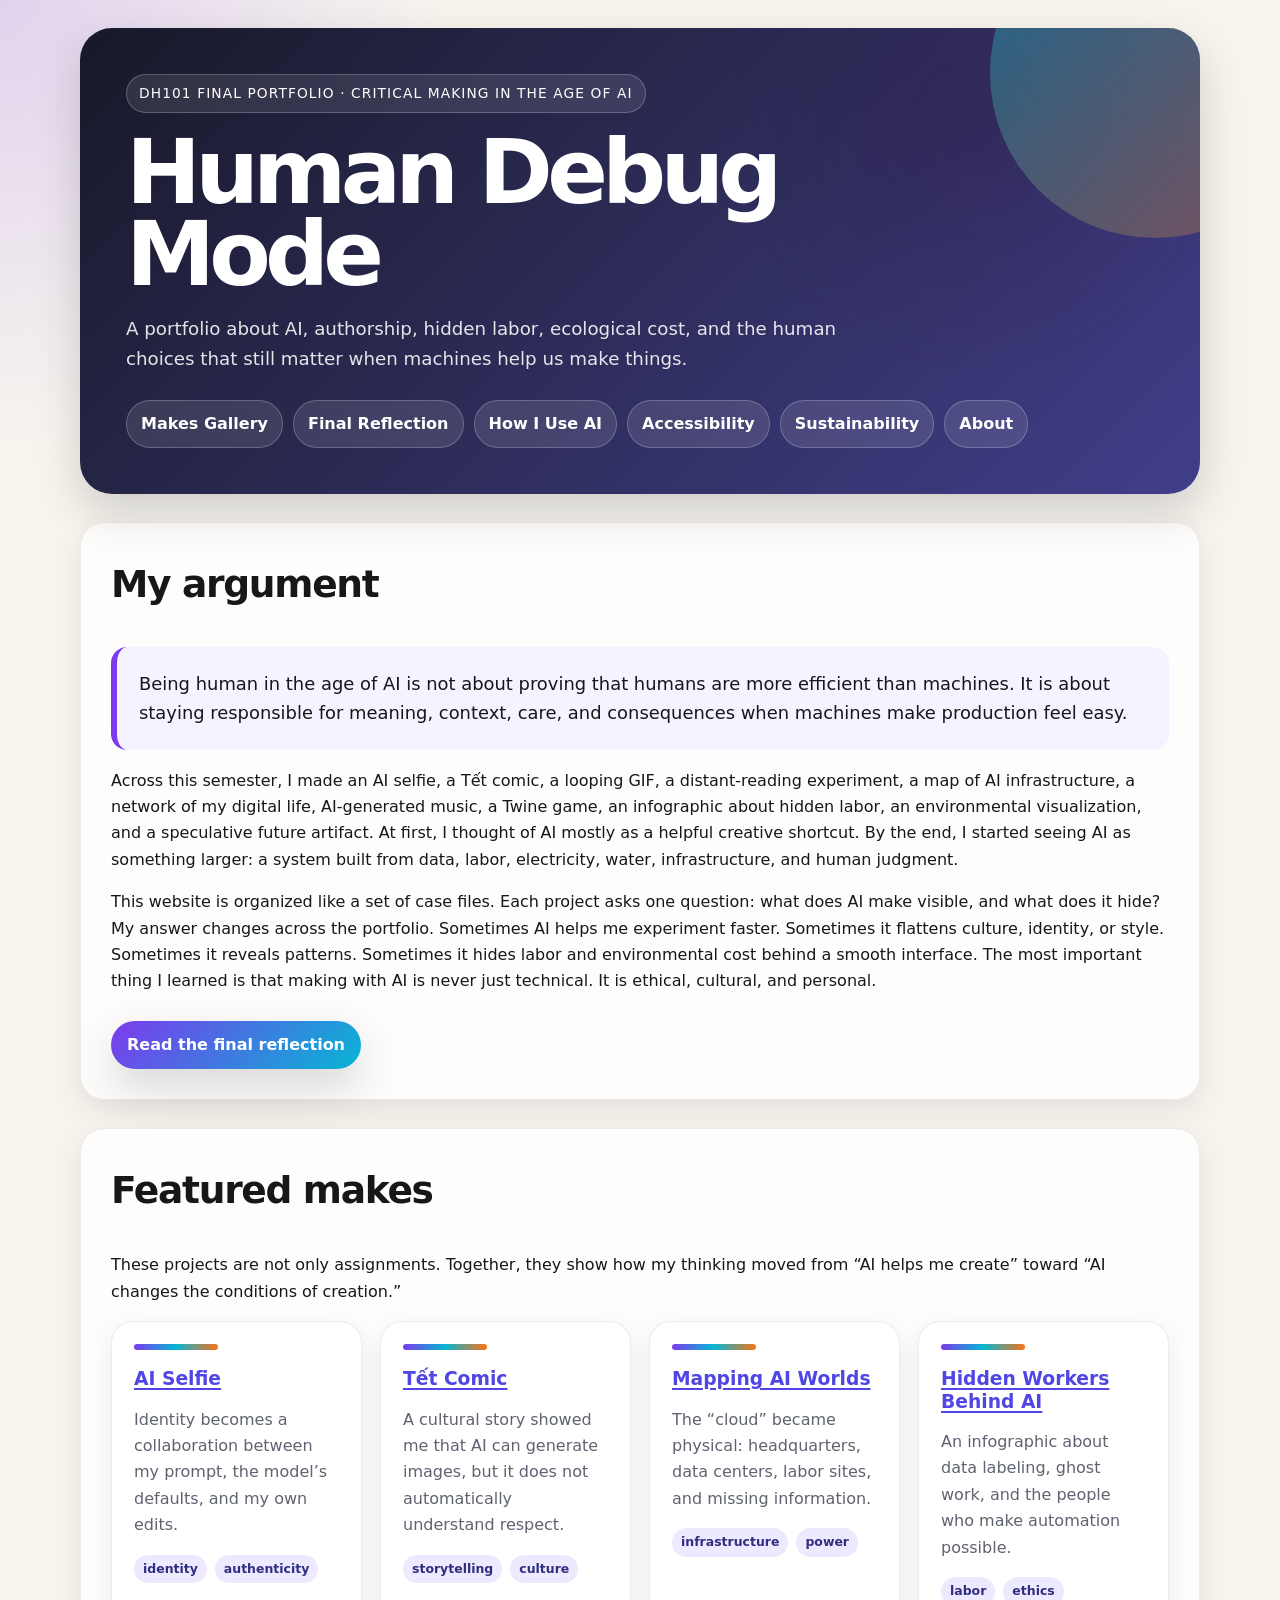
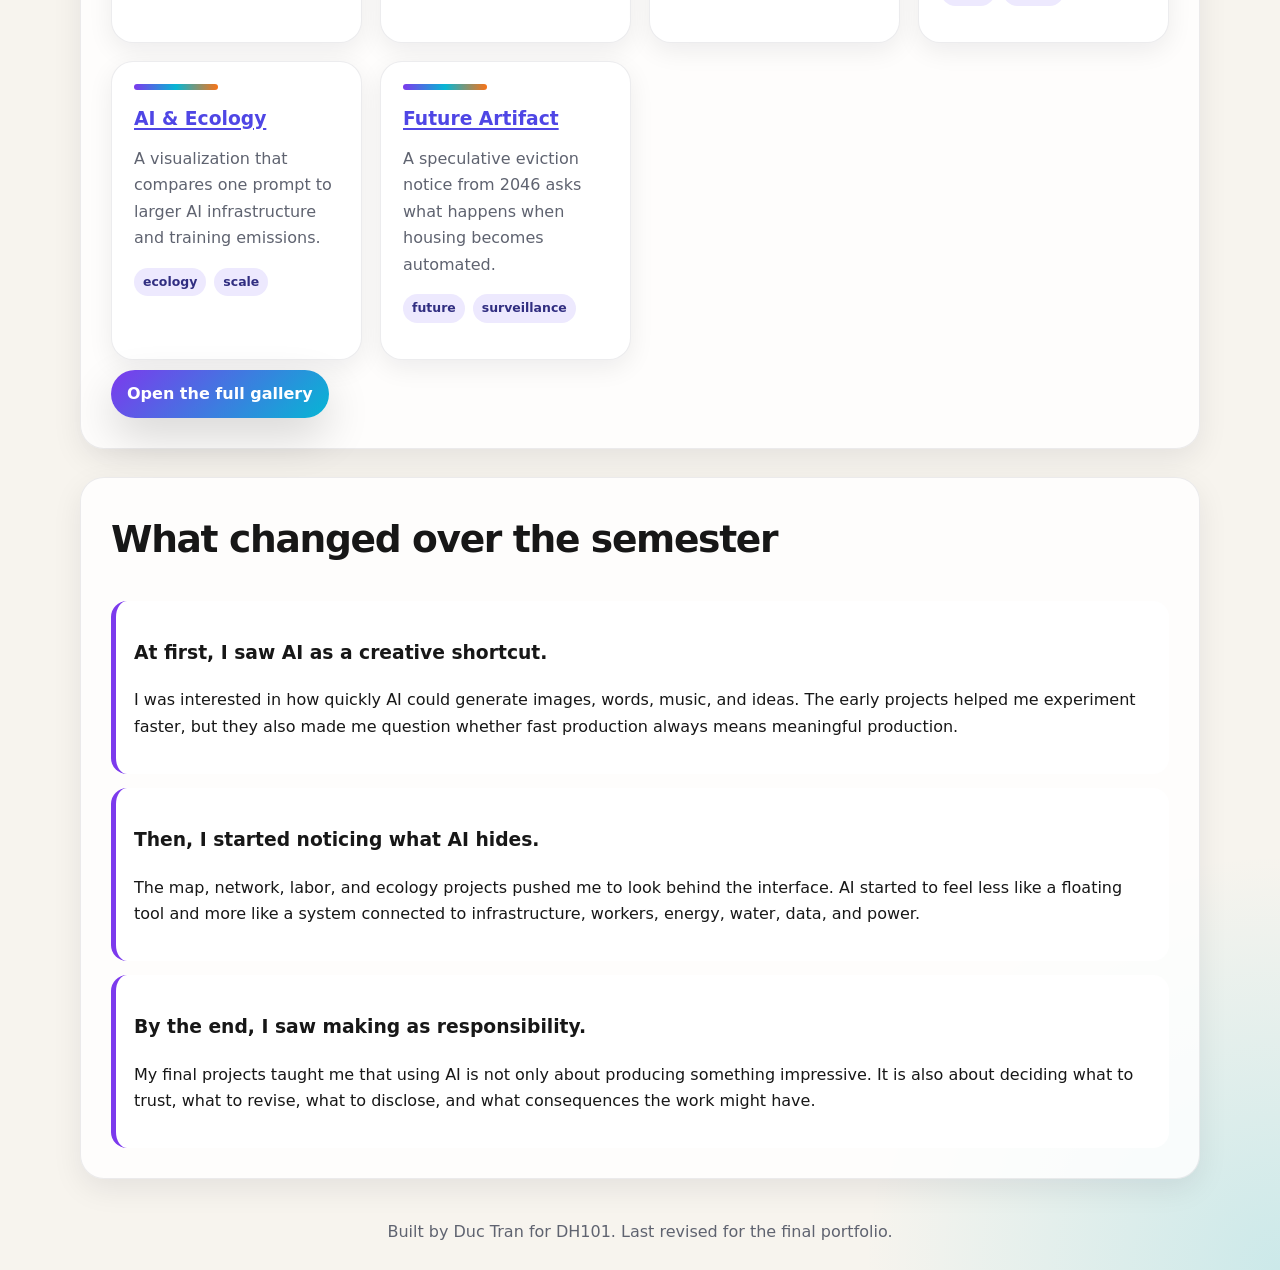
==== index.html @ c1073247 "Create index.html" ====
<!DOCTYPE html>
<html lang="en">
<head>
  <meta charset="UTF-8" />
  <meta name="viewport" content="width=device-width, initial-scale=1.0" />
  <title>Human Debug Mode | DH101 Portfolio</title>

  <style>
    :root {
      --bg: #f7f4ee;
      --dark: #0f1020;
      --card: #ffffff;
      --muted: #5f6370;
      --accent: #7c3aed;
      --accent-2: #06b6d4;
      --accent-3: #f97316;
      --shadow: 0 18px 45px rgba(0,0,0,.16);
      --radius: 24px;
    }

    * {
      box-sizing: border-box;
    }

    body {
      margin: 0;
      font-family: Inter, system-ui, -apple-system, BlinkMacSystemFont, "Segoe UI", sans-serif;
      line-height: 1.65;
      color: #171717;
      background:
        radial-gradient(circle at top left, rgba(124, 58, 237, .18), transparent 28rem),
        radial-gradient(circle at bottom right, rgba(6, 182, 212, .18), transparent 26rem),
        var(--bg);
    }

    a {
      color: #4f46e5;
      font-weight: 700;
      text-decoration-thickness: 2px;
      text-underline-offset: 3px;
    }

    .site-shell {
      width: min(1120px, calc(100% - 32px));
      margin: 0 auto;
    }

    .hero {
      margin: 28px auto 24px;
      padding: 46px;
      color: white;
      border-radius: 32px;
      background:
        linear-gradient(135deg, rgba(15,16,32,.96), rgba(49,46,129,.92)),
        radial-gradient(circle at 80% 20%, rgba(249,115,22,.8), transparent 16rem);
      box-shadow: var(--shadow);
      overflow: hidden;
      position: relative;
    }

    .hero::after {
      content: "";
      position: absolute;
      right: -120px;
      top: -120px;
      width: 330px;
      height: 330px;
      border-radius: 999px;
      background: linear-gradient(135deg, rgba(6,182,212,.45), rgba(249,115,22,.35));
    }

    .hero > * {
      position: relative;
      z-index: 1;
    }

    .eyebrow {
      display: inline-block;
      margin-bottom: 18px;
      padding: 7px 12px;
      border: 1px solid rgba(255,255,255,.22);
      border-radius: 999px;
      background: rgba(255,255,255,.1);
      font-size: .86rem;
      letter-spacing: .08em;
      text-transform: uppercase;
    }

    .hero h1 {
      max-width: 850px;
      margin: 0;
      font-size: clamp(2.4rem, 7vw, 5.7rem);
      line-height: .92;
      letter-spacing: -.065em;
    }

    .hero p {
      max-width: 760px;
      font-size: 1.14rem;
      color: rgba(255,255,255,.88);
    }

    .nav-pills {
      display: flex;
      gap: 10px;
      flex-wrap: wrap;
      margin-top: 26px;
    }

    .nav-pills a {
      color: white;
      text-decoration: none;
      border: 1px solid rgba(255,255,255,.22);
      border-radius: 999px;
      padding: 10px 14px;
      background: rgba(255,255,255,.11);
    }

    .nav-pills a:hover,
    .button:hover {
      transform: translateY(-2px);
      background: rgba(255,255,255,.2);
    }

    .section {
      margin: 28px 0;
      padding: 30px;
      background: rgba(255,255,255,.82);
      border: 1px solid rgba(17,24,39,.08);
      border-radius: var(--radius);
      box-shadow: 0 10px 30px rgba(15,16,32,.08);
    }

    .section h2 {
      margin-top: 0;
      font-size: clamp(1.55rem, 3vw, 2.35rem);
      letter-spacing: -.035em;
    }

    .big-quote {
      padding: 22px;
      border-left: 6px solid var(--accent);
      background: #f5f3ff;
      border-radius: 16px;
      font-size: 1.12rem;
    }

    .button {
      display: inline-block;
      margin-top: 10px;
      padding: 11px 16px;
      color: white;
      background: linear-gradient(135deg, var(--accent), var(--accent-2));
      border-radius: 999px;
      text-decoration: none;
      box-shadow: var(--shadow);
    }

    .make-grid {
      display: grid;
      gap: 18px;
      grid-template-columns: repeat(auto-fit, minmax(230px, 1fr));
    }

    .make-card {
      min-height: 220px;
      padding: 22px;
      border: 1px solid rgba(17,24,39,.08);
      border-radius: 22px;
      background: white;
      box-shadow: 0 8px 26px rgba(15,16,32,.07);
    }

    .make-card::before {
      content: "";
      display: block;
      height: 6px;
      width: 84px;
      margin-bottom: 18px;
      border-radius: 999px;
      background: linear-gradient(90deg, var(--accent), var(--accent-2), var(--accent-3));
    }

    .make-card h3 {
      margin: 0 0 8px;
      line-height: 1.2;
    }

    .make-card p {
      color: var(--muted);
    }

    .tag-row {
      display: flex;
      gap: 8px;
      flex-wrap: wrap;
      margin: 14px 0;
    }

    .tag {
      display: inline-block;
      padding: 4px 9px;
      border-radius: 999px;
      font-size: .78rem;
      font-weight: 700;
      color: #312e81;
      background: #ede9fe;
    }

    .timeline {
      display: grid;
      gap: 14px;
    }

    .timeline-item {
      padding: 18px;
      border-left: 5px solid var(--accent);
      border-radius: 16px;
      background: #fff;
    }

    .footer-note {
      margin: 40px 0 24px;
      color: var(--muted);
      text-align: center;
    }

    @media (max-width: 680px) {
      .hero,
      .section {
        padding: 24px;
      }

      .hero h1 {
        font-size: 3rem;
      }
    }
  </style>
</head>

<body>
  <div class="site-shell">

    <header class="hero">
      <span class="eyebrow">DH101 Final Portfolio · Critical Making in the Age of AI</span>
      <h1>Human Debug Mode</h1>
      <p>
        A portfolio about AI, authorship, hidden labor, ecological cost, and the human choices that still matter when machines help us make things.
      </p>

      <nav class="nav-pills" aria-label="Main navigation">
        <a href="makes/">Makes Gallery</a>
        <a href="pages/final-reflection">Final Reflection</a>
        <a href="pages/how-i-use-ai">How I Use AI</a>
        <a href="pages/accessibility">Accessibility</a>
        <a href="pages/sustainability">Sustainability</a>
        <a href="pages/about">About</a>
      </nav>
    </header>

    <section class="section">
      <h2>My argument</h2>

      <p class="big-quote">
        Being human in the age of AI is not about proving that humans are more efficient than machines. It is about staying responsible for meaning, context, care, and consequences when machines make production feel easy.
      </p>

      <p>
        Across this semester, I made an AI selfie, a Tết comic, a looping GIF, a distant-reading experiment, a map of AI infrastructure, a network of my digital life, AI-generated music, a Twine game, an infographic about hidden labor, an environmental visualization, and a speculative future artifact. At first, I thought of AI mostly as a helpful creative shortcut. By the end, I started seeing AI as something larger: a system built from data, labor, electricity, water, infrastructure, and human judgment.
      </p>

      <p>
        This website is organized like a set of case files. Each project asks one question: what does AI make visible, and what does it hide? My answer changes across the portfolio. Sometimes AI helps me experiment faster. Sometimes it flattens culture, identity, or style. Sometimes it reveals patterns. Sometimes it hides labor and environmental cost behind a smooth interface. The most important thing I learned is that making with AI is never just technical. It is ethical, cultural, and personal.
      </p>

      <a class="button" href="pages/final-reflection">Read the final reflection</a>
    </section>

    <section class="section">
      <h2>Featured makes</h2>
      <p>
        These projects are not only assignments. Together, they show how my thinking moved from “AI helps me create” toward “AI changes the conditions of creation.”
      </p>

      <div class="make-grid">
        <article class="make-card">
          <h3><a href="makes/week03">AI Selfie</a></h3>
          <p>Identity becomes a collaboration between my prompt, the model’s defaults, and my own edits.</p>
          <div class="tag-row">
            <span class="tag">identity</span>
            <span class="tag">authenticity</span>
          </div>
        </article>

        <article class="make-card">
          <h3><a href="makes/week04">Tết Comic</a></h3>
          <p>A cultural story showed me that AI can generate images, but it does not automatically understand respect.</p>
          <div class="tag-row">
            <span class="tag">storytelling</span>
            <span class="tag">culture</span>
          </div>
        </article>

        <article class="make-card">
          <h3><a href="makes/week07">Mapping AI Worlds</a></h3>
          <p>The “cloud” became physical: headquarters, data centers, labor sites, and missing information.</p>
          <div class="tag-row">
            <span class="tag">infrastructure</span>
            <span class="tag">power</span>
          </div>
        </article>

        <article class="make-card">
          <h3><a href="makes/week11">Hidden Workers Behind AI</a></h3>
          <p>An infographic about data labeling, ghost work, and the people who make automation possible.</p>
          <div class="tag-row">
            <span class="tag">labor</span>
            <span class="tag">ethics</span>
          </div>
        </article>

        <article class="make-card">
          <h3><a href="makes/week12">AI & Ecology</a></h3>
          <p>A visualization that compares one prompt to larger AI infrastructure and training emissions.</p>
          <div class="tag-row">
            <span class="tag">ecology</span>
            <span class="tag">scale</span>
          </div>
        </article>

        <article class="make-card">
          <h3><a href="makes/week13">Future Artifact</a></h3>
          <p>A speculative eviction notice from 2046 asks what happens when housing becomes automated.</p>
          <div class="tag-row">
            <span class="tag">future</span>
            <span class="tag">surveillance</span>
          </div>
        </article>
      </div>

      <a class="button" href="makes/">Open the full gallery</a>
    </section>

    <section class="section">
      <h2>What changed over the semester</h2>

      <div class="timeline">
        <div class="timeline-item">
          <h3>At first, I saw AI as a creative shortcut.</h3>
          <p>
            I was interested in how quickly AI could generate images, words, music, and ideas. The early projects helped me experiment faster, but they also made me question whether fast production always means meaningful production.
          </p>
        </div>

        <div class="timeline-item">
          <h3>Then, I started noticing what AI hides.</h3>
          <p>
            The map, network, labor, and ecology projects pushed me to look behind the interface. AI started to feel less like a floating tool and more like a system connected to infrastructure, workers, energy, water, data, and power.
          </p>
        </div>

        <div class="timeline-item">
          <h3>By the end, I saw making as responsibility.</h3>
          <p>
            My final projects taught me that using AI is not only about producing something impressive. It is also about deciding what to trust, what to revise, what to disclose, and what consequences the work might have.
          </p>
        </div>
      </div>
    </section>

    <p class="footer-note">
      Built by Duc Tran for DH101. Last revised for the final portfolio.
    </p>

  </div>
</body>
</html>
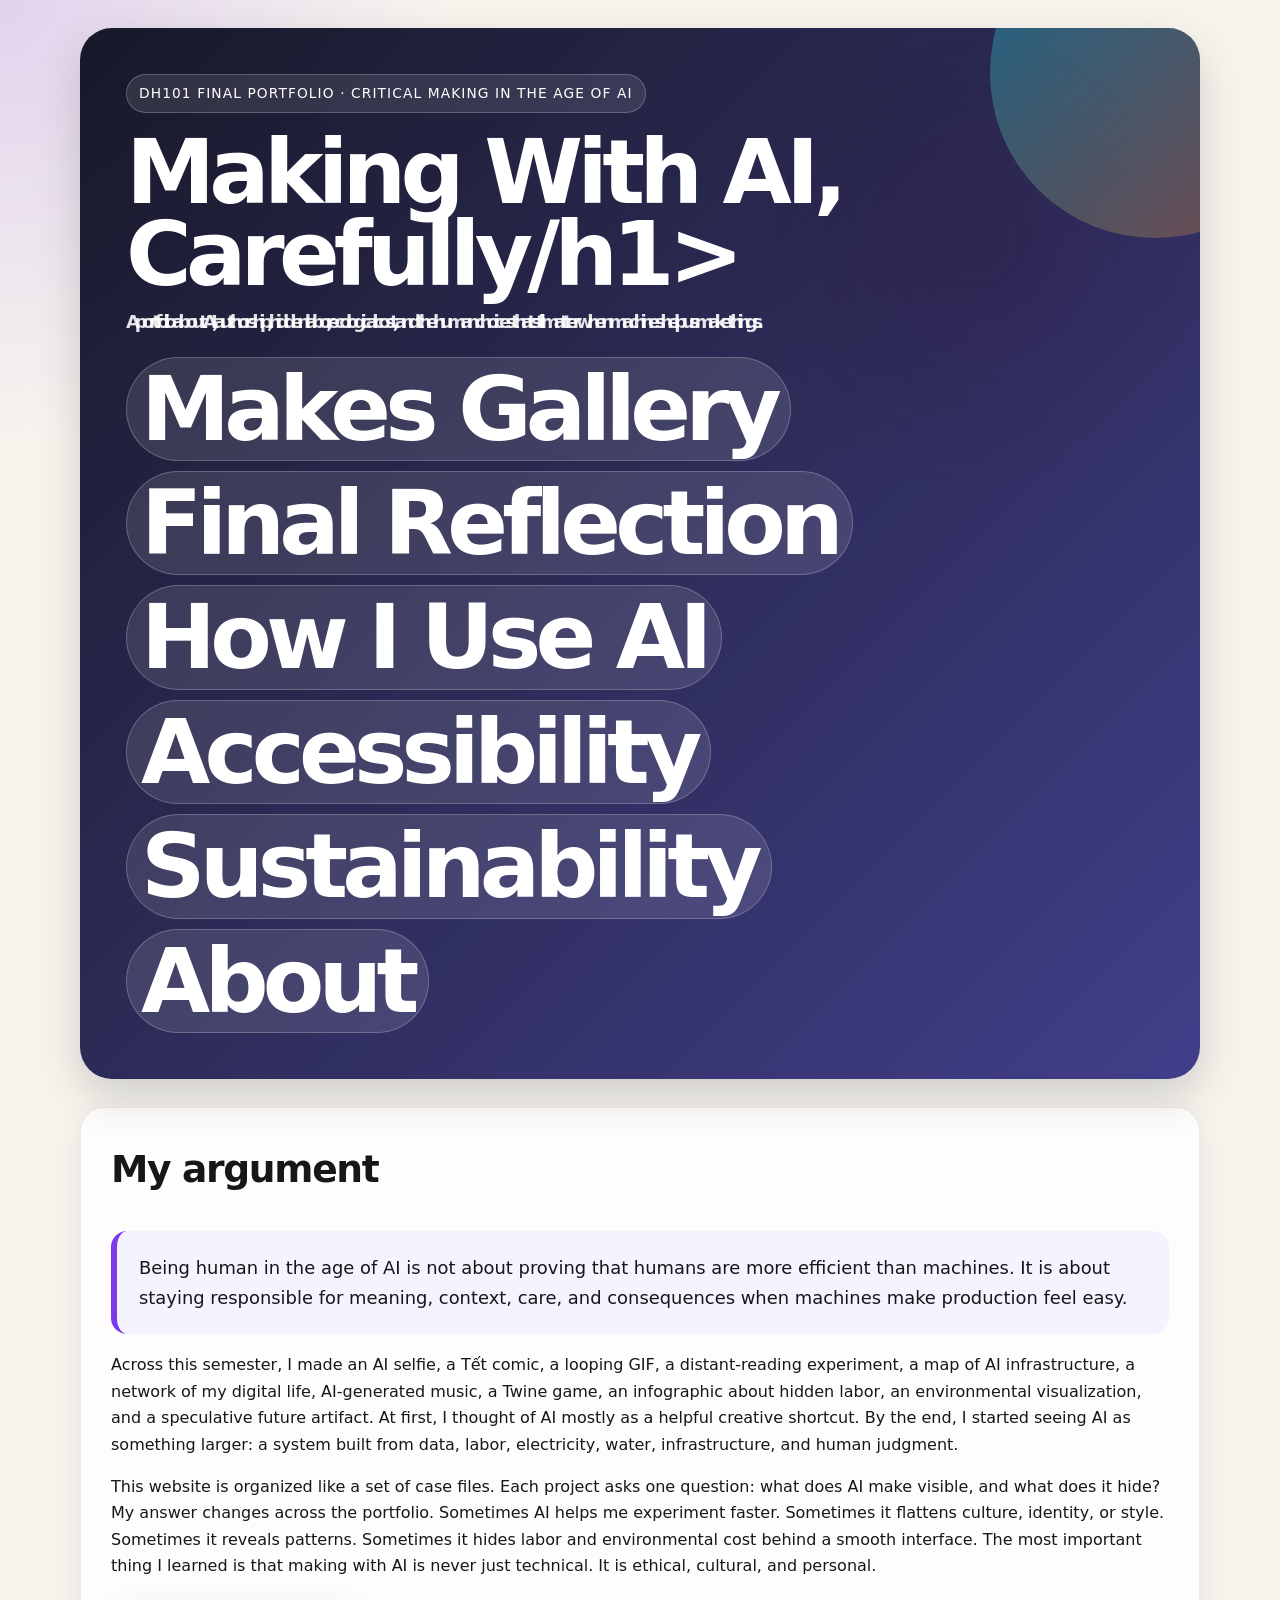
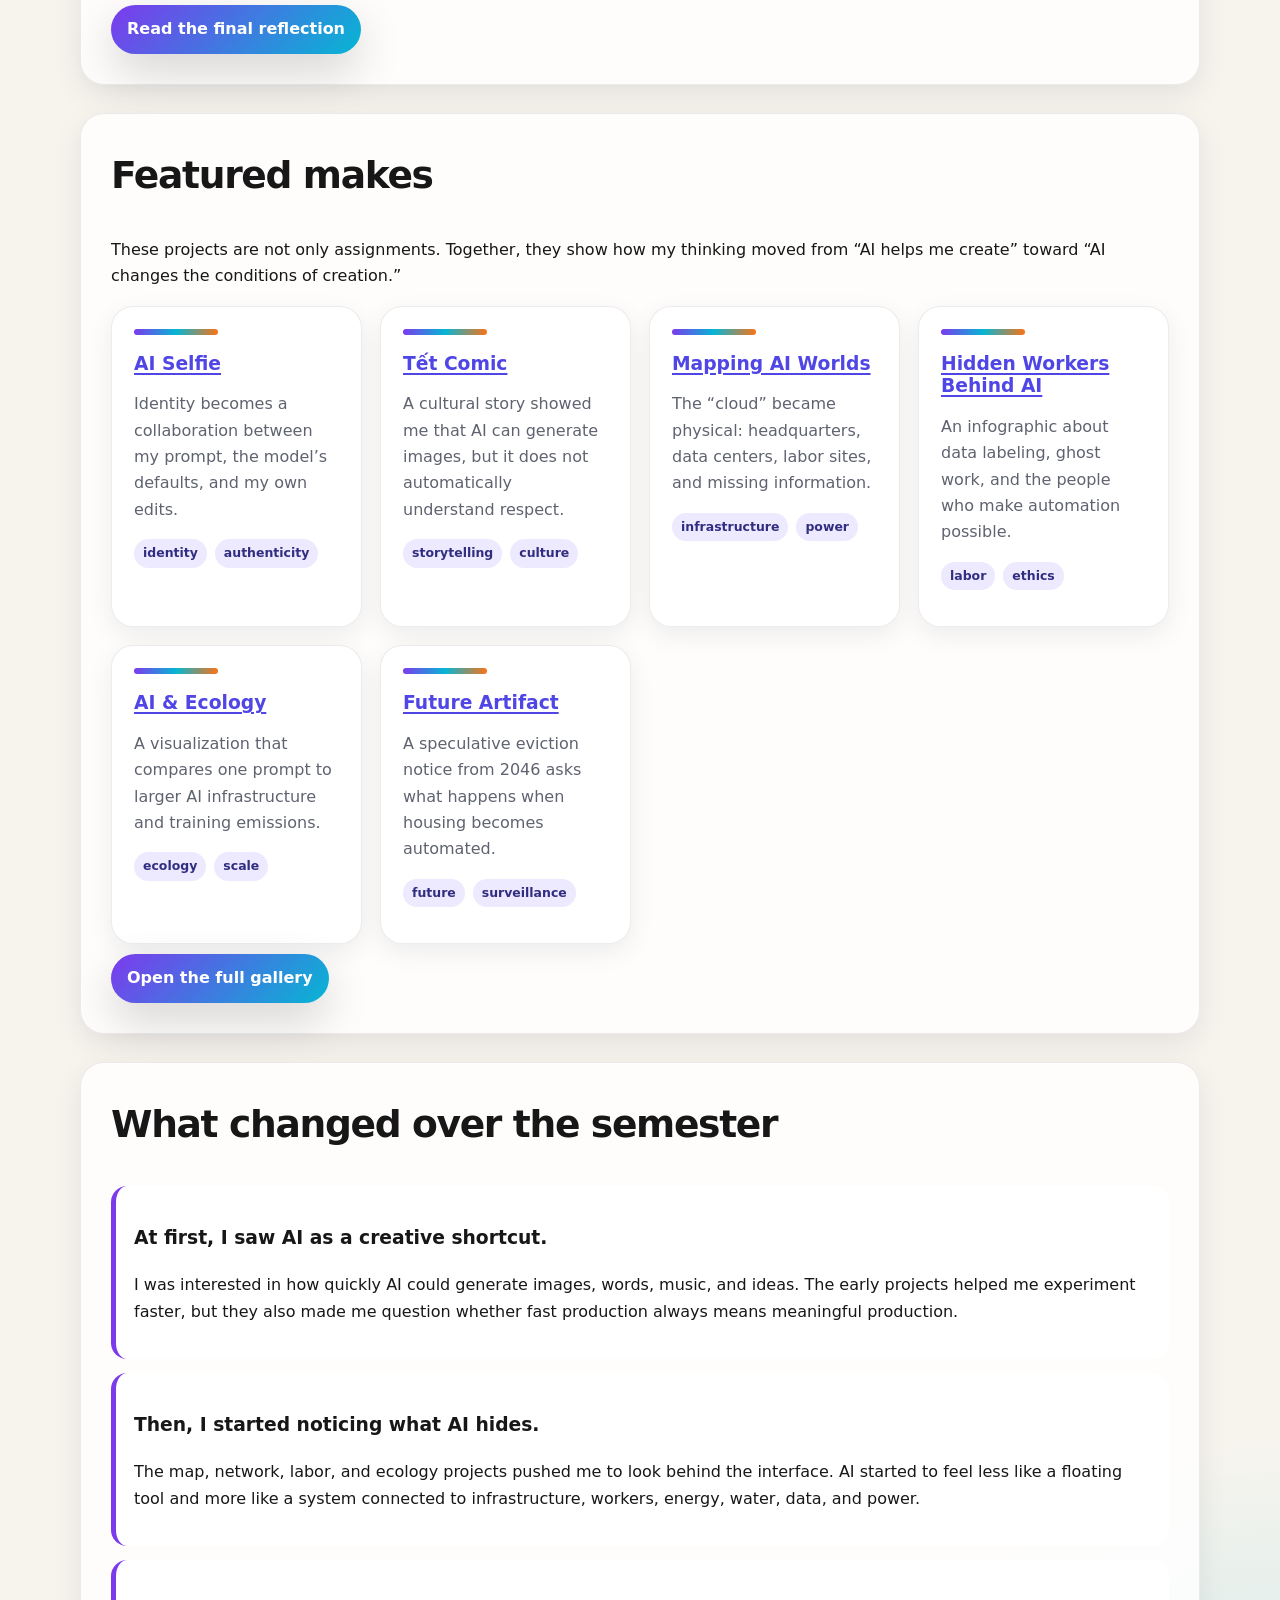
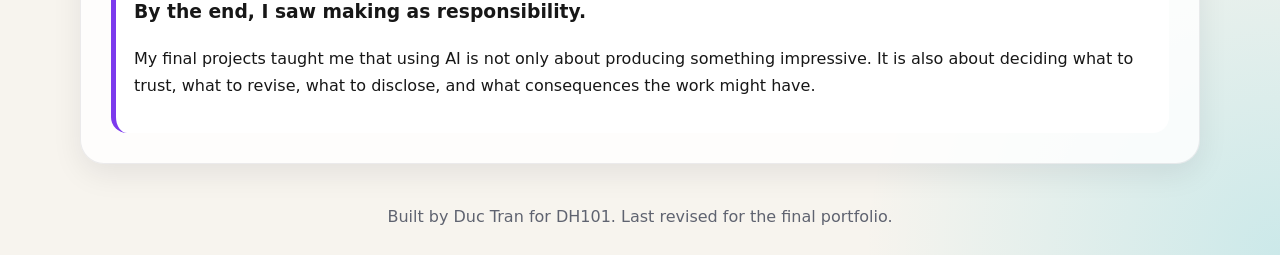
==== commit bc1b5693: "Update index.html" ====
--- a/index.html
+++ b/index.html
@@ -3,7 +3,7 @@
 <head>
   <meta charset="UTF-8" />
   <meta name="viewport" content="width=device-width, initial-scale=1.0" />
-  <title>Human Debug Mode | DH101 Portfolio</title>
+  <title>Making With AI, Carefully | DH101 Portfolio</title>
 
   <style>
     :root {
@@ -243,7 +243,7 @@
 
     <header class="hero">
       <span class="eyebrow">DH101 Final Portfolio · Critical Making in the Age of AI</span>
-      <h1>Human Debug Mode</h1>
+      <h1>Making With AI, Carefully/h1>
       <p>
         A portfolio about AI, authorship, hidden labor, ecological cost, and the human choices that still matter when machines help us make things.
       </p>
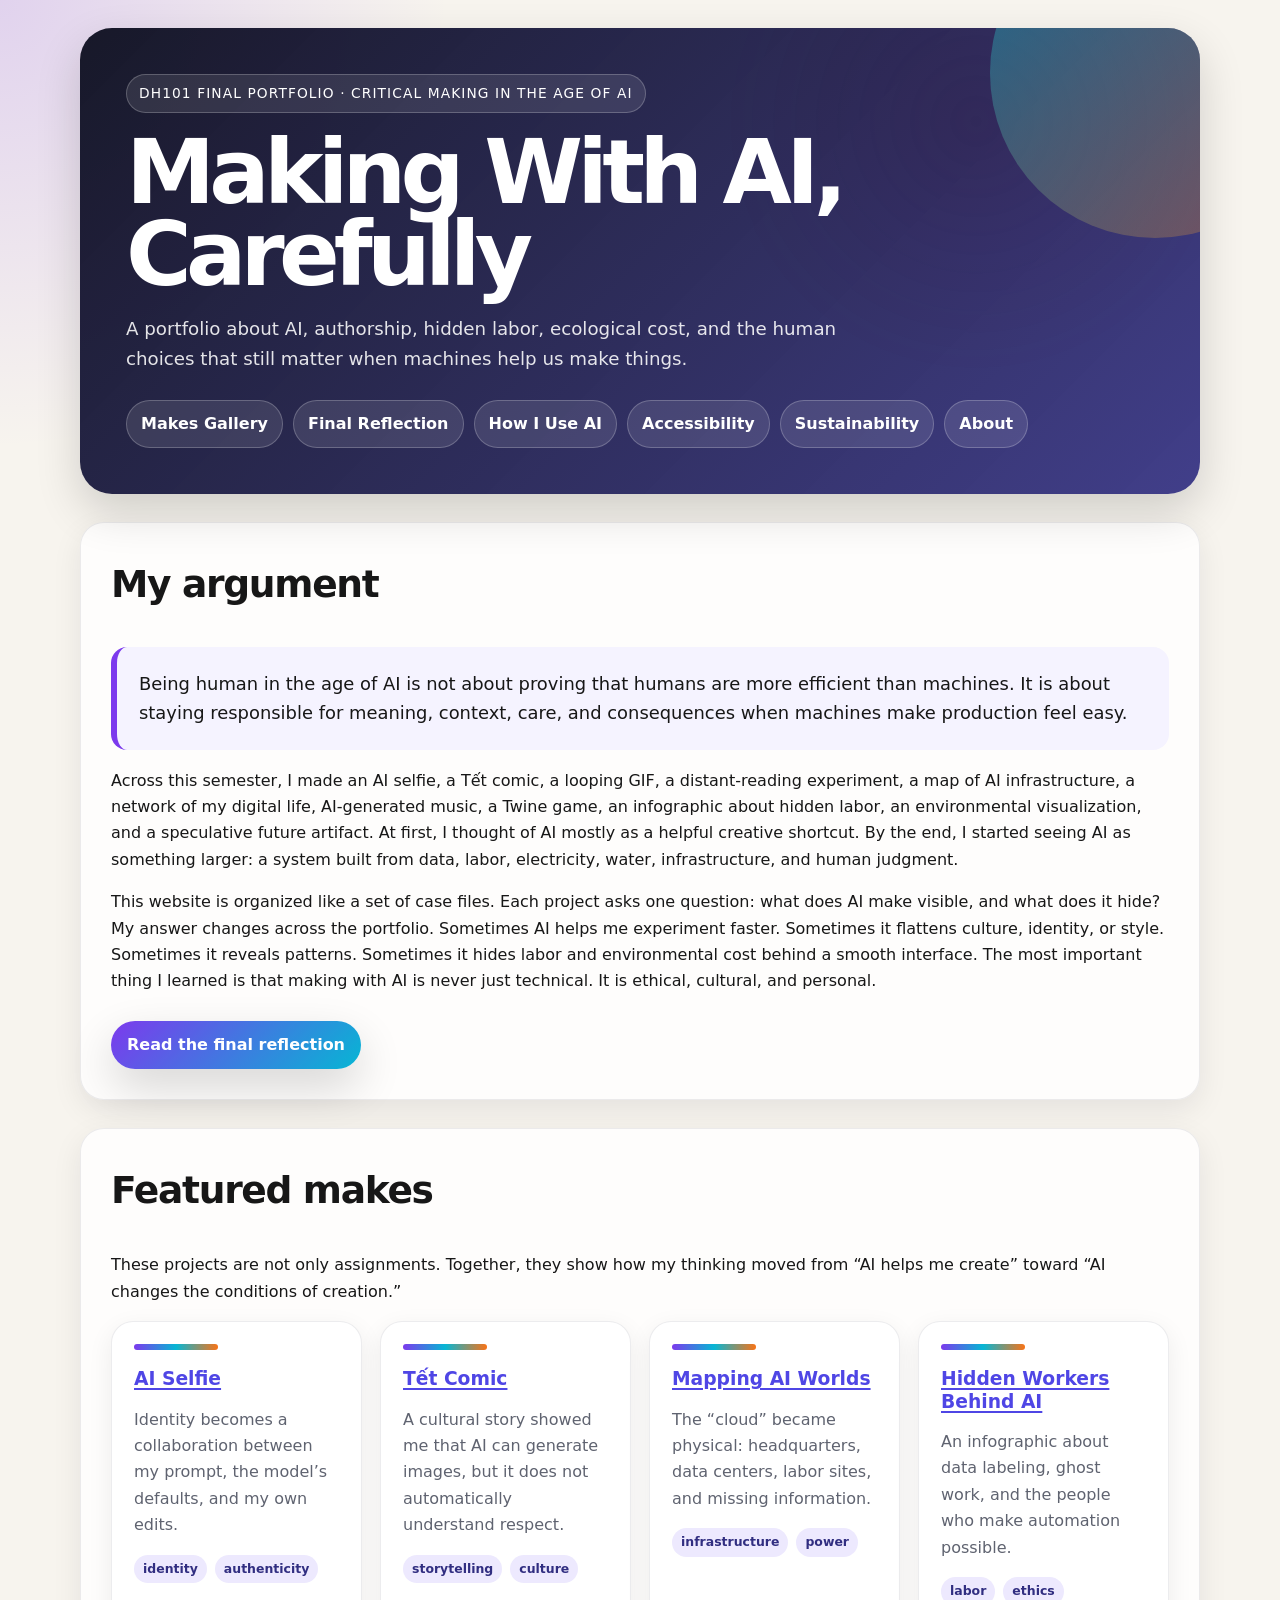
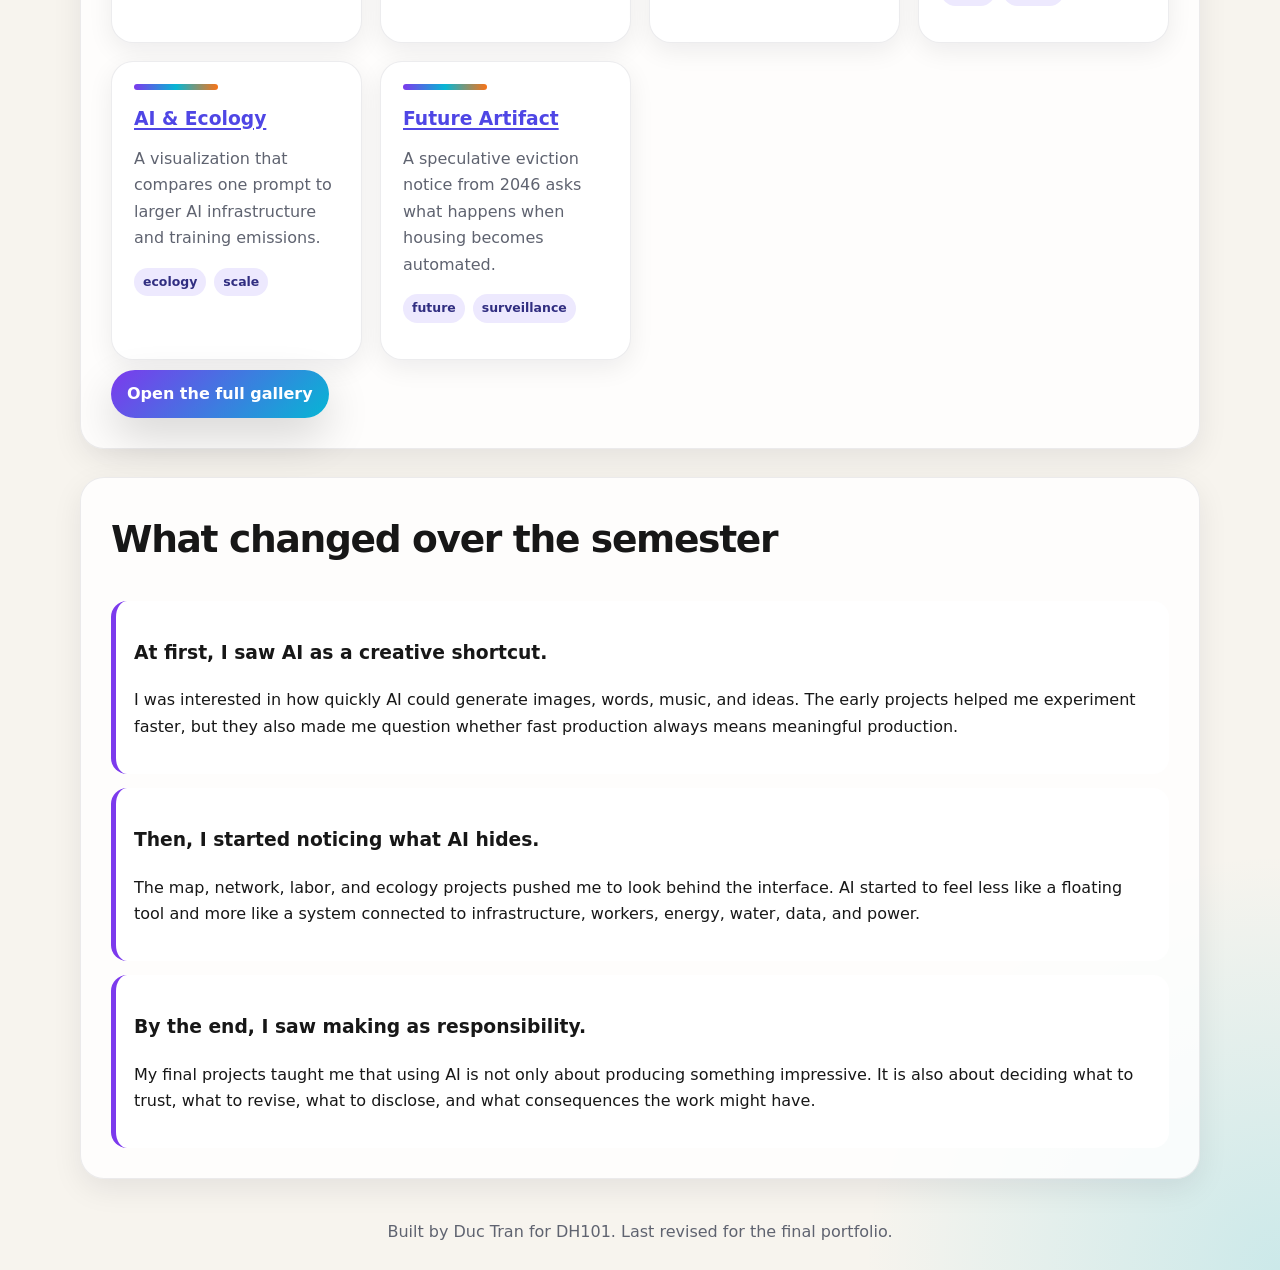
==== commit 77ed2f00: "Update index.html" ====
--- a/index.html
+++ b/index.html
@@ -243,7 +243,7 @@
 
     <header class="hero">
       <span class="eyebrow">DH101 Final Portfolio · Critical Making in the Age of AI</span>
-      <h1>Making With AI, Carefully/h1>
+      <h1>Making With AI, Carefully</h1>
       <p>
         A portfolio about AI, authorship, hidden labor, ecological cost, and the human choices that still matter when machines help us make things.
       </p>
